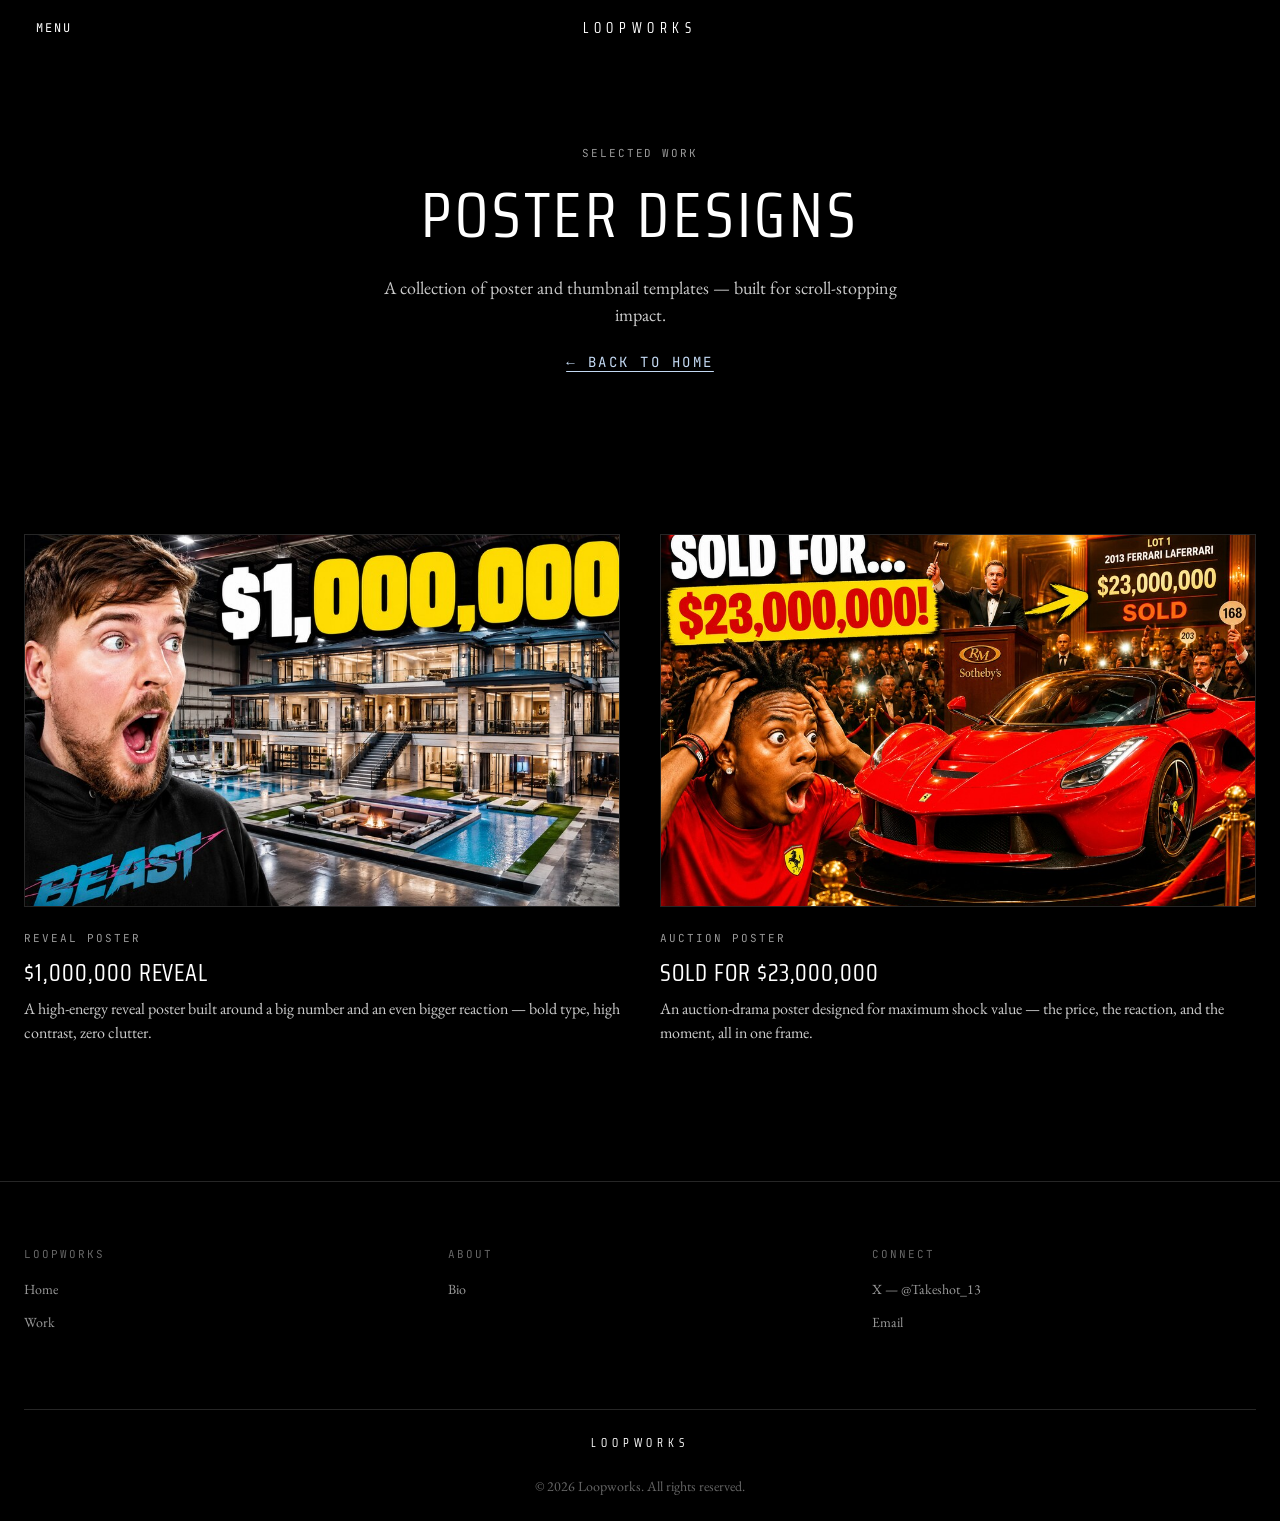
==== poster-designs.html @ 76af322e "Add dedicated Poster Designs page with both templates" ====
<!doctype html>
<html lang="en">
<head>
  <meta charset="UTF-8" />
  <meta name="viewport" content="width=device-width, initial-scale=1.0" />
  <title>Poster Designs — LOOPWORKS</title>
  <meta name="description" content="Poster and thumbnail design templates by Take shot." />
  <link rel="icon" type="image/png" sizes="32x32" href="assets/favicon/favicon-32.png" />
  <link rel="icon" type="image/png" sizes="16x16" href="assets/favicon/favicon-16.png" />
  <link rel="apple-touch-icon" sizes="180x180" href="assets/favicon/apple-touch-icon.png" />
  <link rel="icon" type="image/png" sizes="512x512" href="assets/favicon/favicon-512.png" />
  <link rel="stylesheet" href="styles.css" />
</head>
<body>

  <!-- ============ TOP NAV ============ -->
  <nav class="top-nav">
    <div class="nav-side left">
      <button class="nav-link-label" id="menuOpenBtn" aria-haspopup="true" aria-expanded="false">Menu</button>
    </div>
    <a href="index.html" class="wordmark">Loopworks</a>
    <div class="nav-side right"></div>
  </nav>

  <!-- ============ MOBILE MENU ============ -->
  <div class="mobile-menu" id="mobileMenu">
    <button class="btn-icon mobile-menu-close" id="menuCloseBtn" aria-label="Close menu">✕</button>
    <a href="index.html">Home</a>
    <a href="index.html#work">Work</a>
    <a href="index.html#about">About</a>
    <a href="index.html#contact">Contact</a>
  </div>

  <!-- ============ PAGE HEADER ============ -->
  <header style="padding: 140px var(--sp-lg) var(--sp-xl); text-align: center;">
    <span class="caption">Selected Work</span>
    <h1 class="display-xl" style="margin: var(--sp-md) 0 var(--sp-lg);">Poster Designs</h1>
    <p class="hero-sub" style="margin: 0 auto;">A collection of poster and thumbnail templates — built for scroll-stopping impact.</p>
    <a href="index.html" class="text-link" style="display: inline-block; margin-top: var(--sp-lg);">&larr; Back to home</a>
  </header>

  <!-- ============ POSTER GALLERY ============ -->
  <section>
    <div class="container">
      <div class="project-grid">

        <article class="project-card">
          <figure>
            <img src="assets/projects/poster-mansion.jpg" alt="Million dollar reveal poster design" />
          </figure>
          <span class="caption">Reveal Poster</span>
          <h3 class="display-sm">$1,000,000 Reveal</h3>
          <p class="body-md">A high-energy reveal poster built around a big number and an even bigger reaction — bold type, high contrast, zero clutter.</p>
        </article>

        <article class="project-card">
          <figure>
            <img src="assets/projects/poster-ferrari.jpg" alt="Auction sold poster design" />
          </figure>
          <span class="caption">Auction Poster</span>
          <h3 class="display-sm">Sold For $23,000,000</h3>
          <p class="body-md">An auction-drama poster designed for maximum shock value — the price, the reaction, and the moment, all in one frame.</p>
        </article>

      </div>
    </div>
  </section>

  <!-- ============ FOOTER ============ -->
  <footer>
    <div class="container">
      <div class="footer-cols">
        <div class="footer-col">
          <h4>Loopworks</h4>
          <a href="index.html">Home</a>
          <a href="index.html#work">Work</a>
        </div>
        <div class="footer-col">
          <h4>About</h4>
          <a href="index.html#about">Bio</a>
        </div>
        <div class="footer-col">
          <h4>Connect</h4>
          <a href="https://x.com/Takeshot_13" target="_blank" rel="noopener">X — @Takeshot_13</a>
          <a href="mailto:takeshotat@gmail.com">Email</a>
        </div>
      </div>
      <div class="footer-bottom">
        <span class="wordmark" style="font-size:12px;">Loopworks</span>
        <span class="body-sm">© 2026 Loopworks. All rights reserved.</span>
      </div>
    </div>
  </footer>

  <script src="script.js"></script>
</body>
</html>
---- styles.css ----
/* ==========================================================================
   LOOPWORKS — design tokens (adapted from the supplied monochrome brand system)
   ========================================================================== */

@font-face {
  font-family: "Display Face";
  src: url("assets/fonts/saira-condensed-400.woff2") format("woff2");
  font-weight: 400;
  font-style: normal;
  font-display: swap;
}
@font-face {
  font-family: "Text Face";
  src: url("assets/fonts/eb-garamond-400.woff2") format("woff2");
  font-weight: 400;
  font-style: normal;
  font-display: swap;
}
@font-face {
  font-family: "Mono Face";
  src: url("assets/fonts/jetbrains-mono-400.woff2") format("woff2");
  font-weight: 400;
  font-style: normal;
  font-display: swap;
}

:root {
  /* colors */
  --canvas: #000000;
  --surface-soft: #0d0d0d;
  --surface-card: #141414;
  --surface-elevated: #1f1f1f;
  --hairline: #262626;
  --hairline-strong: #3a3a3a;
  --on-dark: #ffffff;
  --body: #cccccc;
  --body-strong: #e6e6e6;
  --muted: #999999;
  --muted-soft: #666666;
  --link: #c3d9f3;

  /* type families */
  --f-display: "Display Face", -apple-system, BlinkMacSystemFont, "Segoe UI", sans-serif;
  --f-text: "Text Face", Garamond, "Times New Roman", serif;
  --f-mono: "Mono Face", ui-monospace, "SF Mono", monospace;

  /* spacing */
  --sp-xxs: 4px;
  --sp-xs: 8px;
  --sp-sm: 12px;
  --sp-md: 16px;
  --sp-lg: 24px;
  --sp-xl: 40px;
  --sp-xxl: 64px;
  --sp-section: 120px;
}

* { box-sizing: border-box; }

html, body {
  margin: 0;
  padding: 0;
  background: var(--canvas);
  color: var(--on-dark);
  -webkit-font-smoothing: antialiased;
}

body {
  font-family: var(--f-text);
  font-size: 16px;
  line-height: 1.5;
  overflow-x: hidden;
}

a { color: var(--link); }

.container {
  max-width: 1280px;
  margin: 0 auto;
  padding: 0 var(--sp-lg);
}

/* ---- Typography ---- */
h1, h2, h3, .display {
  font-family: var(--f-display);
  font-weight: 400;
  text-transform: uppercase;
  margin: 0;
}
.display-xl { font-size: 64px; line-height: 1.1; letter-spacing: 0.06em; }
.display-lg { font-size: 48px; line-height: 1.15; letter-spacing: 0.05em; }
.display-md { font-size: 32px; line-height: 1.2; letter-spacing: 0.045em; }
.display-sm { font-size: 24px; line-height: 1.3; letter-spacing: 0.04em; }
.title-md { font-family: var(--f-display); font-size: 20px; line-height: 1.3; letter-spacing: 0.03em; text-transform: uppercase; }

.wordmark {
  font-family: var(--f-display);
  font-size: 14px;
  letter-spacing: 0.4em;
  text-transform: uppercase;
  color: var(--on-dark);
  text-decoration: none;
  white-space: nowrap;
}

.caption {
  font-family: var(--f-mono);
  font-size: 11px;
  letter-spacing: 0.18em;
  text-transform: uppercase;
  color: var(--muted);
  line-height: 1.4;
}

.body-md { font-family: var(--f-text); font-size: 16px; line-height: 1.5; color: var(--body); }
.body-sm { font-family: var(--f-text); font-size: 14px; line-height: 1.5; color: var(--muted); }

/* ---- Buttons ---- */
.btn {
  display: inline-flex;
  align-items: center;
  justify-content: center;
  gap: var(--sp-xs);
  background: transparent;
  color: var(--on-dark);
  border: 1px solid var(--on-dark);
  border-radius: 9999px;
  font-family: var(--f-mono);
  font-size: 14px;
  letter-spacing: 0.18em;
  text-transform: uppercase;
  text-decoration: none;
  padding: 14px 32px;
  height: 44px;
  min-width: 44px;
  cursor: pointer;
  transition: background-color 0.2s ease, color 0.2s ease;
}
.btn:hover { background: var(--on-dark); color: #000; }
.btn:focus-visible { outline: 2px solid var(--link); outline-offset: 3px; }

.btn-icon {
  width: 40px;
  height: 40px;
  border-radius: 9999px;
  border: 1px solid var(--on-dark);
  background: transparent;
  color: var(--on-dark);
  display: inline-flex;
  align-items: center;
  justify-content: center;
  cursor: pointer;
}
.btn-icon:focus-visible { outline: 2px solid var(--link); outline-offset: 3px; }

/* ---- Top nav ---- */
.top-nav {
  position: fixed;
  top: 0; left: 0; right: 0;
  height: 56px;
  z-index: 100;
  display: flex;
  align-items: center;
  justify-content: space-between;
  padding: 0 var(--sp-lg);
  background: linear-gradient(to bottom, rgba(0,0,0,0.65), rgba(0,0,0,0));
}
.nav-link-label {
  font-family: var(--f-mono);
  font-size: 12px;
  letter-spacing: 0.16em;
  text-transform: uppercase;
  color: var(--on-dark);
  background: none;
  border: none;
  cursor: pointer;
  padding: var(--sp-sm);
}
.nav-side { display: flex; align-items: center; gap: var(--sp-md); width: 140px; }
.nav-side.right { justify-content: flex-end; }

.mobile-menu {
  position: fixed;
  inset: 0;
  background: var(--canvas);
  z-index: 200;
  display: flex;
  flex-direction: column;
  align-items: center;
  justify-content: center;
  gap: var(--sp-xl);
  transform: translateY(-100%);
  transition: transform 0.35s ease;
}
.mobile-menu.open { transform: translateY(0); }
.mobile-menu a, .mobile-menu button {
  font-family: var(--f-display);
  text-transform: uppercase;
  letter-spacing: 0.05em;
  font-size: 28px;
  color: var(--on-dark);
  background: none;
  border: none;
  text-decoration: none;
  cursor: pointer;
}
.mobile-menu-close {
  position: absolute;
  top: 16px; right: 16px;
  width: 40px; height: 40px;
}

/* ---- Hero ---- */
.hero {
  position: relative;
  min-height: 100svh;
  display: flex;
  flex-direction: column;
  align-items: center;
  justify-content: center;
  text-align: center;
  padding: 96px var(--sp-lg) var(--sp-xxl);
  background: var(--canvas);
  overflow: hidden;
}
.hero-graphic {
  position: absolute;
  inset: 0;
  width: 100%;
  height: 100%;
  opacity: 0.9;
}
.hero-content {
  position: relative;
  z-index: 2;
  max-width: 900px;
}
.hero-eyebrow { margin-bottom: var(--sp-lg); }
.hero h1 { margin-bottom: var(--sp-lg); }
.hero-sub {
  font-family: var(--f-text);
  font-size: 18px;
  color: var(--body);
  max-width: 560px;
  margin: 0 auto var(--sp-xl);
}

/* ---- Sections ---- */
section { padding: var(--sp-section) 0; }
.section-head {
  text-align: center;
  margin-bottom: var(--sp-xxl);
}
.section-head .caption { display: block; margin-bottom: var(--sp-sm); }

/* ---- Project cards ---- */
.project-grid {
  display: flex;
  flex-wrap: wrap;
  gap: var(--sp-xl);
}
.project-card {
  background: var(--canvas);
  border-radius: 0;
  display: flex;
  flex-direction: column;
  flex: 1 1 calc(33.333% - 27px);
  min-width: 260px;
}
.project-card figure {
  margin: 0 0 var(--sp-lg);
  aspect-ratio: 16 / 10;
  background: var(--surface-soft);
  border: 1px solid var(--hairline);
  overflow: hidden;
}
.project-card figure svg { width: 100%; height: 100%; display: block; }
.project-card figure img { width: 100%; height: 100%; object-fit: cover; display: block; }
.project-card h3 { margin-bottom: var(--sp-xs); }
.project-card .caption { margin-bottom: var(--sp-sm); }
.project-card p { margin: 0 0 var(--sp-md); }
.text-link {
  font-family: var(--f-mono);
  font-size: 14px;
  letter-spacing: 0.18em;
  text-transform: uppercase;
  color: var(--link);
  text-decoration: underline;
  text-underline-offset: 4px;
}

/* ---- About ---- */
.about {
  max-width: 720px;
  margin: 0 auto;
  text-align: center;
}
.about p { font-size: 18px; color: var(--body-strong); }

/* ---- CTA band ---- */
.cta-band {
  text-align: center;
  padding: 80px var(--sp-lg);
}
.cta-band .display-md { margin-bottom: var(--sp-xl); }

/* ---- Footer ---- */
footer {
  background: var(--canvas);
  color: var(--muted);
  padding: var(--sp-xxl) 0 var(--sp-lg);
  border-top: 1px solid var(--hairline);
}
.footer-cols {
  display: flex;
  flex-wrap: wrap;
  gap: var(--sp-xl);
  margin-bottom: var(--sp-xxl);
}
.footer-col { flex: 1 1 calc(33.333% - 27px); min-width: 140px; }
.footer-col h4 {
  font-family: var(--f-mono);
  font-size: 11px;
  letter-spacing: 0.18em;
  text-transform: uppercase;
  color: var(--muted-soft);
  margin: 0 0 var(--sp-md);
  font-weight: 400;
}
.footer-col a {
  display: block;
  font-family: var(--f-text);
  font-size: 14px;
  color: var(--muted);
  text-decoration: none;
  margin-bottom: var(--sp-sm);
}
.footer-col a:hover { color: var(--on-dark); }
.footer-bottom {
  display: flex;
  flex-direction: column;
  align-items: center;
  gap: var(--sp-lg);
  border-top: 1px solid var(--hairline);
  padding-top: var(--sp-lg);
}
.footer-bottom .body-sm { color: var(--muted-soft); }

/* ---- Focus visibility (accessibility floor) ---- */
a:focus-visible, button:focus-visible {
  outline: 2px solid var(--link);
  outline-offset: 3px;
}

/* ---- Reduced motion ---- */
@media (prefers-reduced-motion: reduce) {
  * { animation-duration: 0.001ms !important; transition-duration: 0.001ms !important; }
}

/* ==========================================================================
   Responsive
   ========================================================================== */
@media (max-width: 1024px) {
  .project-card { flex-basis: calc(50% - 20px); }
  .footer-col { flex-basis: calc(50% - 20px); }
}

@media (max-width: 767px) {
  .display-xl { font-size: 34px; letter-spacing: 0.04em; }
  .display-lg { font-size: 28px; }
  .display-md { font-size: 24px; }
  .nav-side { width: auto; }
  .project-card { flex-basis: 100%; }
  .footer-col { flex-basis: 100%; }
  .footer-cols { gap: var(--sp-lg); }
  section { padding: 72px 0; }
  .hero { padding-top: 120px; }
}
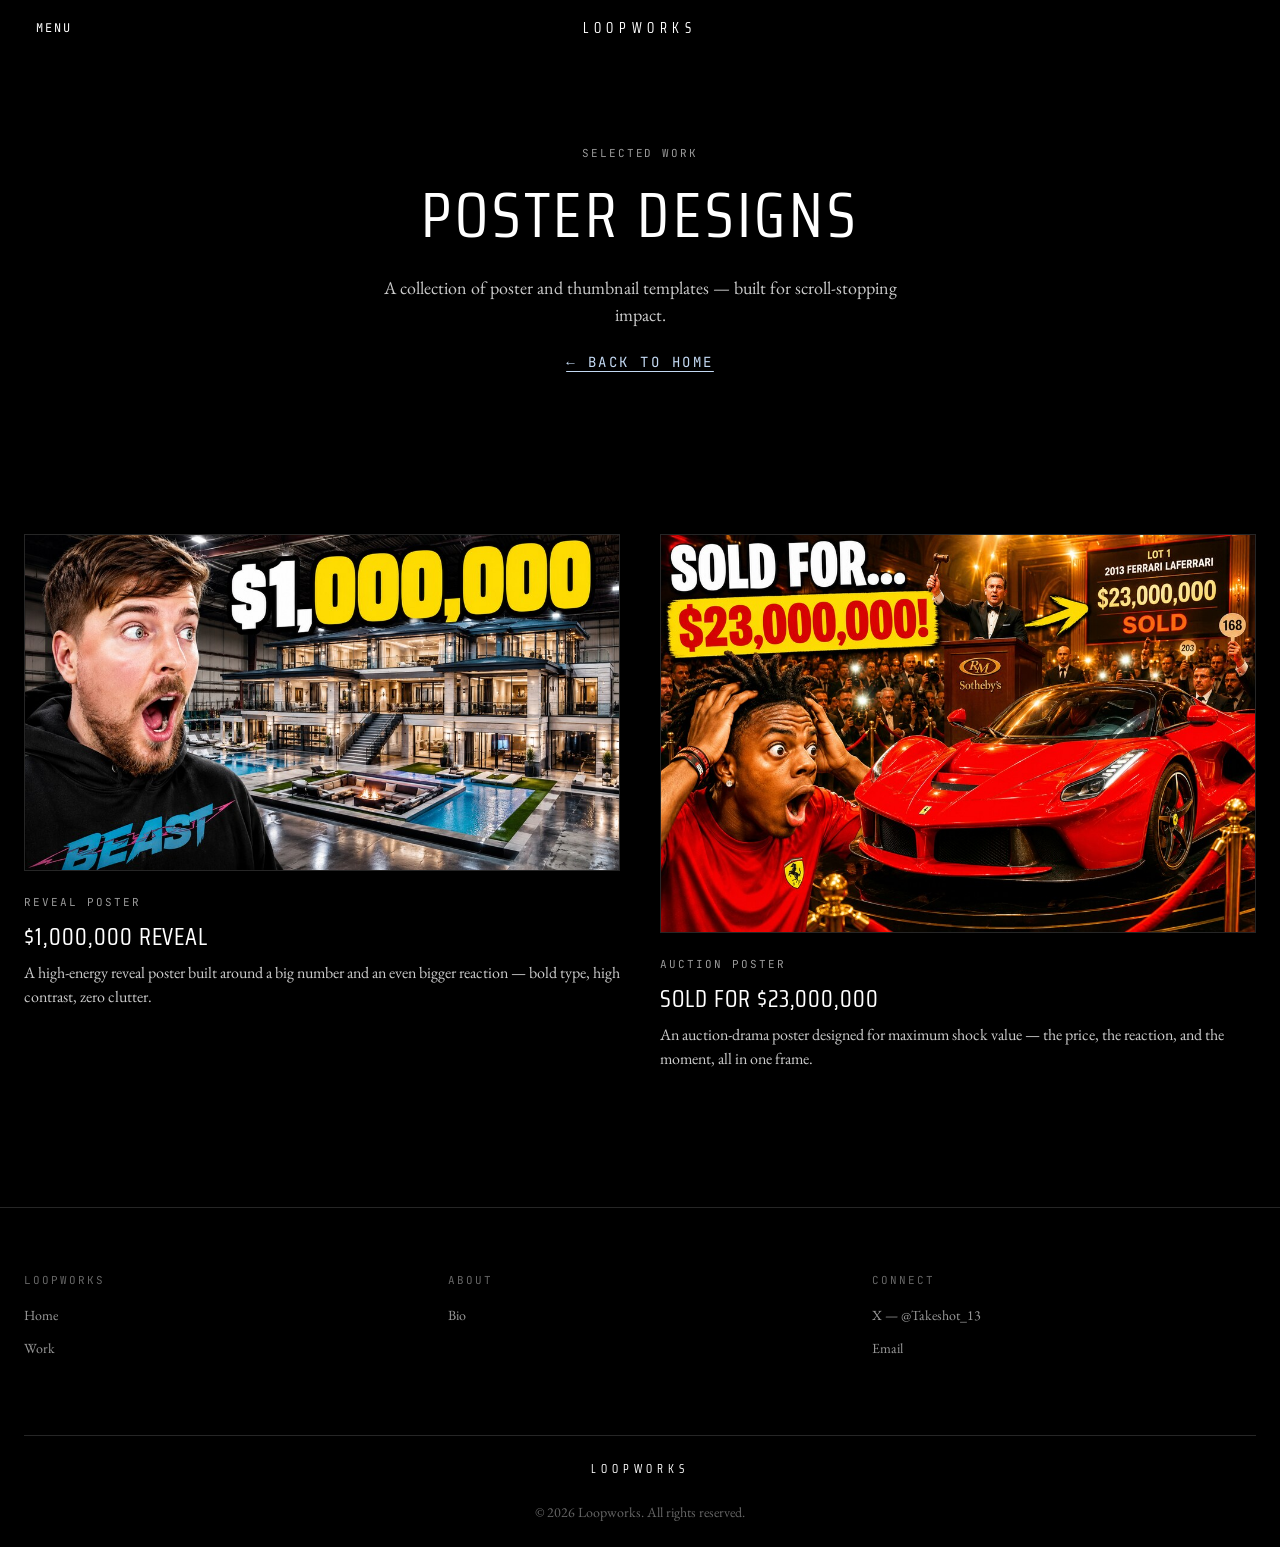
==== commit 0ecb6bfc: "Show full uncropped gallery images with click-to-zoom, remove disclaimer" ====
--- a/poster-designs.html
+++ b/poster-designs.html
@@ -42,10 +42,10 @@
   <!-- ============ POSTER GALLERY ============ -->
   <section>
     <div class="container">
-      <div class="project-grid">
+      <div class="project-grid gallery-grid">
 
         <article class="project-card">
-          <figure>
+          <figure class="gallery-figure">
             <img src="assets/projects/poster-mansion.jpg" alt="Million dollar reveal poster design" />
           </figure>
           <span class="caption">Reveal Poster</span>
@@ -54,7 +54,7 @@
         </article>
 
         <article class="project-card">
-          <figure>
+          <figure class="gallery-figure">
             <img src="assets/projects/poster-ferrari.jpg" alt="Auction sold poster design" />
           </figure>
           <span class="caption">Auction Poster</span>
@@ -65,6 +65,12 @@
       </div>
     </div>
   </section>
+
+  <!-- ============ LIGHTBOX ============ -->
+  <div class="lightbox" id="lightbox" aria-hidden="true">
+    <button class="btn-icon lightbox-close" id="lightboxClose" aria-label="Close">✕</button>
+    <img id="lightboxImg" src="" alt="" />
+  </div>
 
   <!-- ============ FOOTER ============ -->
   <footer>
--- a/styles.css
+++ b/styles.css
@@ -269,16 +269,53 @@
 }
 .project-card figure {
   margin: 0 0 var(--sp-lg);
-  aspect-ratio: 16 / 10;
+  position: relative;
+  padding-top: 62.5%; /* 16:10 ratio box, works on every browser */
   background: var(--surface-soft);
   border: 1px solid var(--hairline);
   overflow: hidden;
 }
-.project-card figure svg { width: 100%; height: 100%; display: block; }
-.project-card figure img { width: 100%; height: 100%; object-fit: cover; display: block; }
+.project-card figure svg { position: absolute; top: 0; left: 0; width: 100%; height: 100%; display: block; }
+.project-card figure img { position: absolute; top: 0; left: 0; width: 100%; height: 100%; object-fit: cover; display: block; }
 .project-card h3 { margin-bottom: var(--sp-xs); }
 .project-card .caption { margin-bottom: var(--sp-sm); }
 .project-card p { margin: 0 0 var(--sp-md); }
+
+/* ---- Gallery pages (full, uncropped images with click-to-zoom) ---- */
+.gallery-grid .project-card { flex-basis: calc(50% - 20px); min-width: 280px; }
+.project-card .gallery-figure {
+  position: static;
+  padding-top: 0;
+  margin: 0 0 var(--sp-lg);
+  background: var(--surface-soft);
+  border: 1px solid var(--hairline);
+  overflow: hidden;
+  cursor: zoom-in;
+}
+.project-card .gallery-figure img { position: static; width: 100%; height: auto; object-fit: initial; display: block; }
+
+.lightbox {
+  position: fixed;
+  inset: 0;
+  background: rgba(0, 0, 0, 0.92);
+  display: flex;
+  align-items: center;
+  justify-content: center;
+  z-index: 300;
+  padding: 56px 24px;
+  opacity: 0;
+  pointer-events: none;
+  transition: opacity 0.25s ease;
+}
+.lightbox.open { opacity: 1; pointer-events: auto; }
+.lightbox img {
+  max-width: 90vw;
+  max-height: 88vh;
+  object-fit: contain;
+  display: block;
+  box-shadow: 0 30px 80px rgba(0, 0, 0, 0.6);
+}
+.lightbox-close { position: absolute; top: 20px; right: 20px; background: var(--canvas); }
 .text-link {
   font-family: var(--f-mono);
   font-size: 14px;
@@ -371,6 +408,8 @@
   .display-md { font-size: 24px; }
   .nav-side { width: auto; }
   .project-card { flex-basis: 100%; }
+  .gallery-grid .project-card { flex-basis: 100%; }
+  .lightbox { padding: 20px 12px; }
   .footer-col { flex-basis: 100%; }
   .footer-cols { gap: var(--sp-lg); }
   section { padding: 72px 0; }
